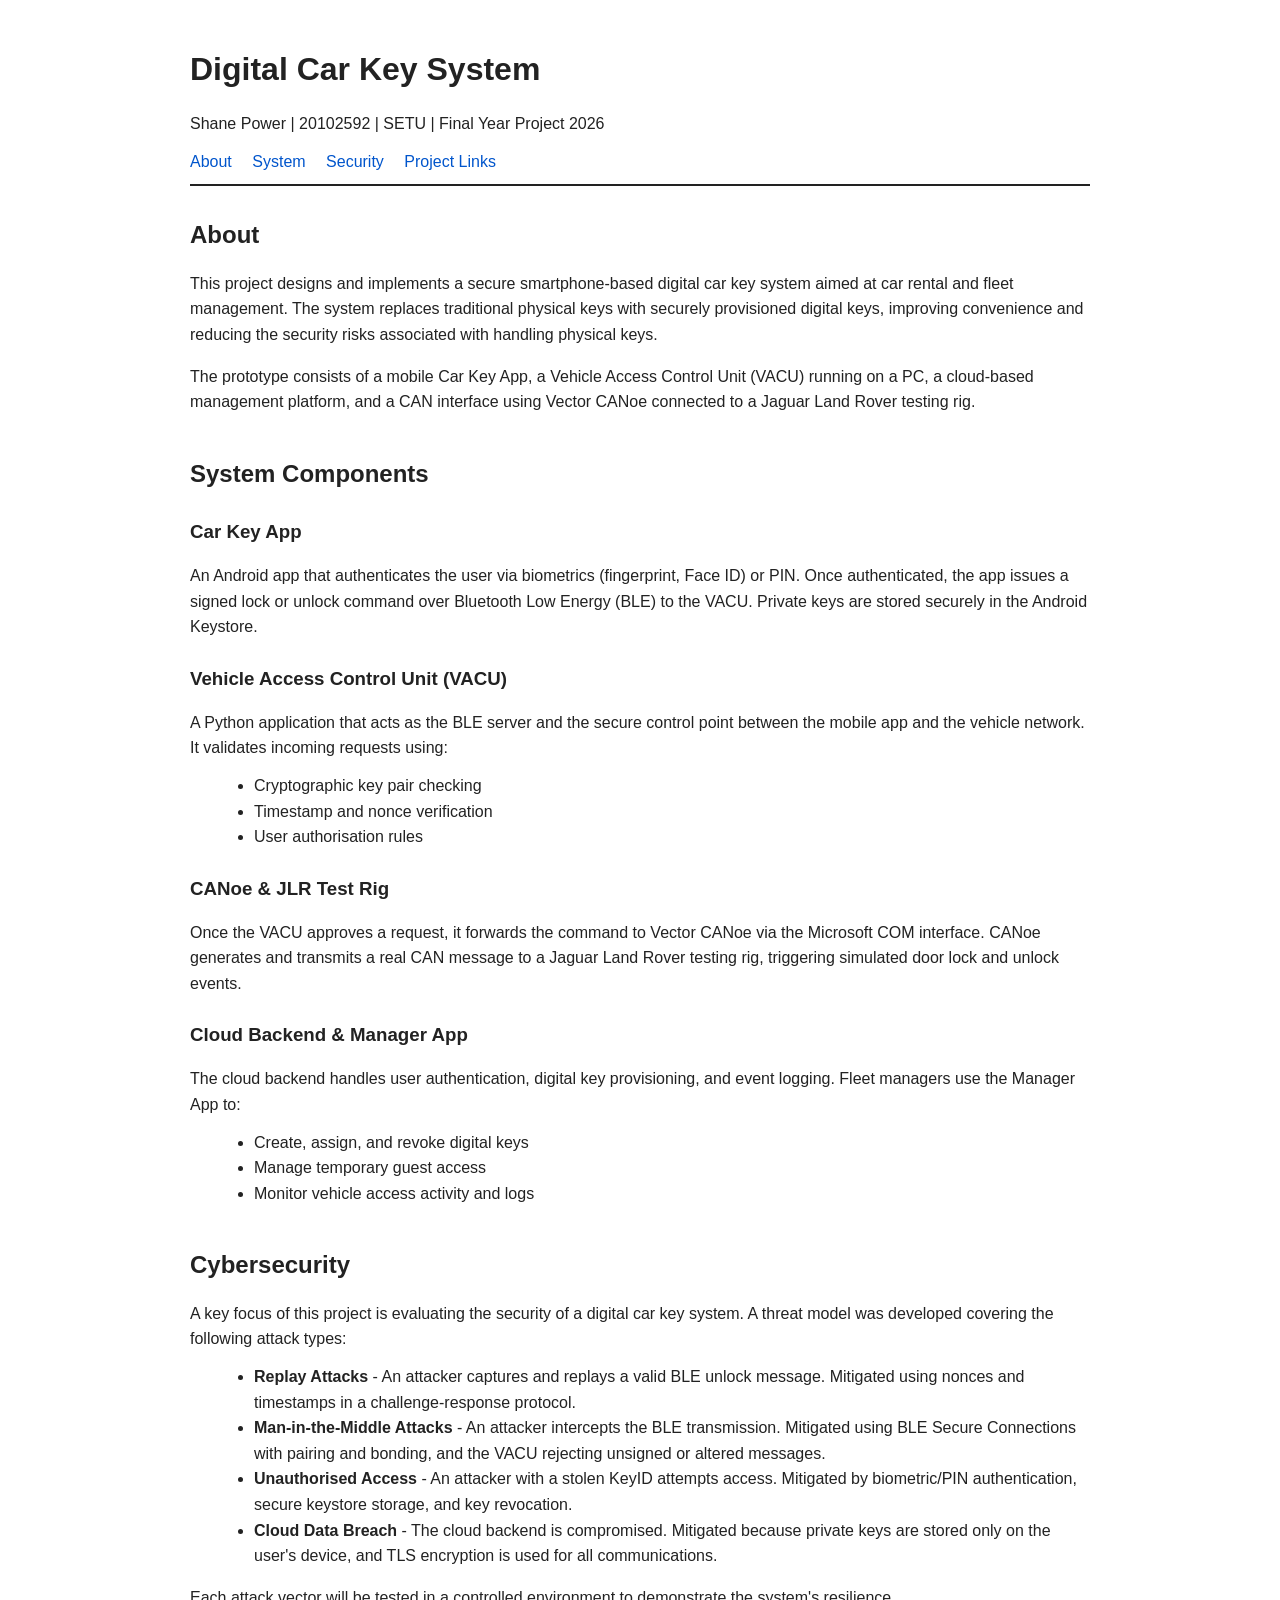
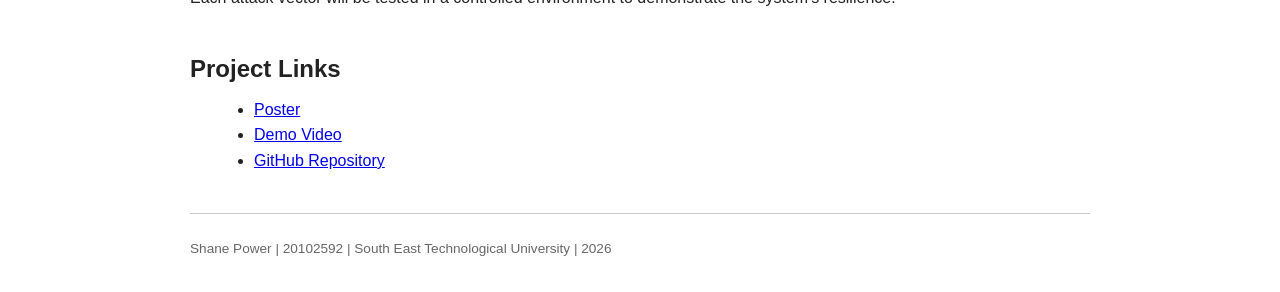
==== index.html @ bf801364 "Update website" ====
<!DOCTYPE html>
<html lang="en">
<head>
    <meta charset="UTF-8">
    <meta name="viewport" content="width=device-width, initial-scale=1.0">
    <title>Digital Car Key System - Shane Power</title>
    <link rel="stylesheet" href="styles.css">
</head>
<body>

    <header>
        <h1>Digital Car Key System</h1>
        <p>Shane Power | 20102592 | SETU | Final Year Project 2026</p>
        <nav>
            <a href="#about">About</a>
            <a href="#system">System</a>
            <a href="#security">Security</a>
            <a href="#links">Project Links</a>
        </nav>
    </header>

    <main>

        <section id="about">
            <h2>About</h2>
            <p>
                This project designs and implements a secure smartphone-based digital car key system aimed at
                car rental and fleet management. The system replaces traditional physical keys with securely
                provisioned digital keys, improving convenience and reducing the security risks associated
                with handling physical keys.
            </p>
            <p>
                The prototype consists of a mobile Car Key App, a Vehicle Access Control Unit (VACU) running
                on a PC, a cloud-based management platform, and a CAN interface using Vector CANoe connected
                to a Jaguar Land Rover testing rig.
            </p>
        </section>

        <section id="system">
            <h2>System Components</h2>

            <h3>Car Key App</h3>
            <p>
                An Android app that authenticates the user via biometrics (fingerprint, Face ID) or PIN.
                Once authenticated, the app issues a signed lock or unlock command over Bluetooth Low Energy
                (BLE) to the VACU. Private keys are stored securely in the Android Keystore.
            </p>

            <h3>Vehicle Access Control Unit (VACU)</h3>
            <p>
                A Python application that acts as the BLE server and the secure control point between the
                mobile app and the vehicle network. It validates incoming requests using:
            </p>
            <ul>
                <li>Cryptographic key pair checking</li>
                <li>Timestamp and nonce verification</li>
                <li>User authorisation rules</li>
            </ul>

            <h3>CANoe &amp; JLR Test Rig</h3>
            <p>
                Once the VACU approves a request, it forwards the command to Vector CANoe via the Microsoft
                COM interface. CANoe generates and transmits a real CAN message to a Jaguar Land Rover
                testing rig, triggering simulated door lock and unlock events.
            </p>

            <h3>Cloud Backend &amp; Manager App</h3>
            <p>
                The cloud backend handles user authentication, digital key provisioning, and event logging.
                Fleet managers use the Manager App to:
            </p>
            <ul>
                <li>Create, assign, and revoke digital keys</li>
                <li>Manage temporary guest access</li>
                <li>Monitor vehicle access activity and logs</li>
            </ul>
        </section>

        <section id="security">
            <h2>Cybersecurity</h2>
            <p>
                A key focus of this project is evaluating the security of a digital car key system. A threat
                model was developed covering the following attack types:
            </p>
            <ul>
                <li><strong>Replay Attacks</strong> - An attacker captures and replays a valid BLE unlock message. Mitigated using nonces and timestamps in a challenge-response protocol.</li>
                <li><strong>Man-in-the-Middle Attacks</strong> - An attacker intercepts the BLE transmission. Mitigated using BLE Secure Connections with pairing and bonding, and the VACU rejecting unsigned or altered messages.</li>
                <li><strong>Unauthorised Access</strong> - An attacker with a stolen KeyID attempts access. Mitigated by biometric/PIN authentication, secure keystore storage, and key revocation.</li>
                <li><strong>Cloud Data Breach</strong> - The cloud backend is compromised. Mitigated because private keys are stored only on the user's device, and TLS encryption is used for all communications.</li>
            </ul>
            <p>Each attack vector will be tested in a controlled environment to demonstrate the system's resilience.</p>
        </section>

        <section id="links">
            <h2>Project Links</h2>
            <ul>
                <li><a href="poster/portrait.png" target="_blank">Poster</a></li>
                <li><a href="#" target="_blank">Demo Video</a></li>
                <li><a href="https://github.com/shanepower22/car-key-app/" target="_blank">GitHub Repository</a></li>
            </ul>
        </section>

    </main>

    <footer>
        <p>Shane Power | 20102592 | South East Technological University | 2026</p>
    </footer>

</body>
</html>
---- styles.css ----
body {
    font-family: Arial, sans-serif;
    max-width: 900px;
    margin: 0 auto;
    padding: 20px;
    line-height: 1.6;
    color: #222;
}

header {
    border-bottom: 2px solid #222;
    margin-bottom: 30px;
    padding-bottom: 10px;
}

nav a {
    margin-right: 16px;
    text-decoration: none;
    color: #0055cc;
}

nav a:hover {
    text-decoration: underline;
}

h1, h2, h3 {
    margin-top: 24px;
    margin-bottom: 8px;
}

p {
    margin-bottom: 12px;
}

ul {
    margin: 8px 0 12px 24px;
}

section {
    margin-bottom: 40px;
}

footer {
    border-top: 1px solid #ccc;
    margin-top: 40px;
    padding-top: 10px;
    font-size: 0.85rem;
    color: #666;
}
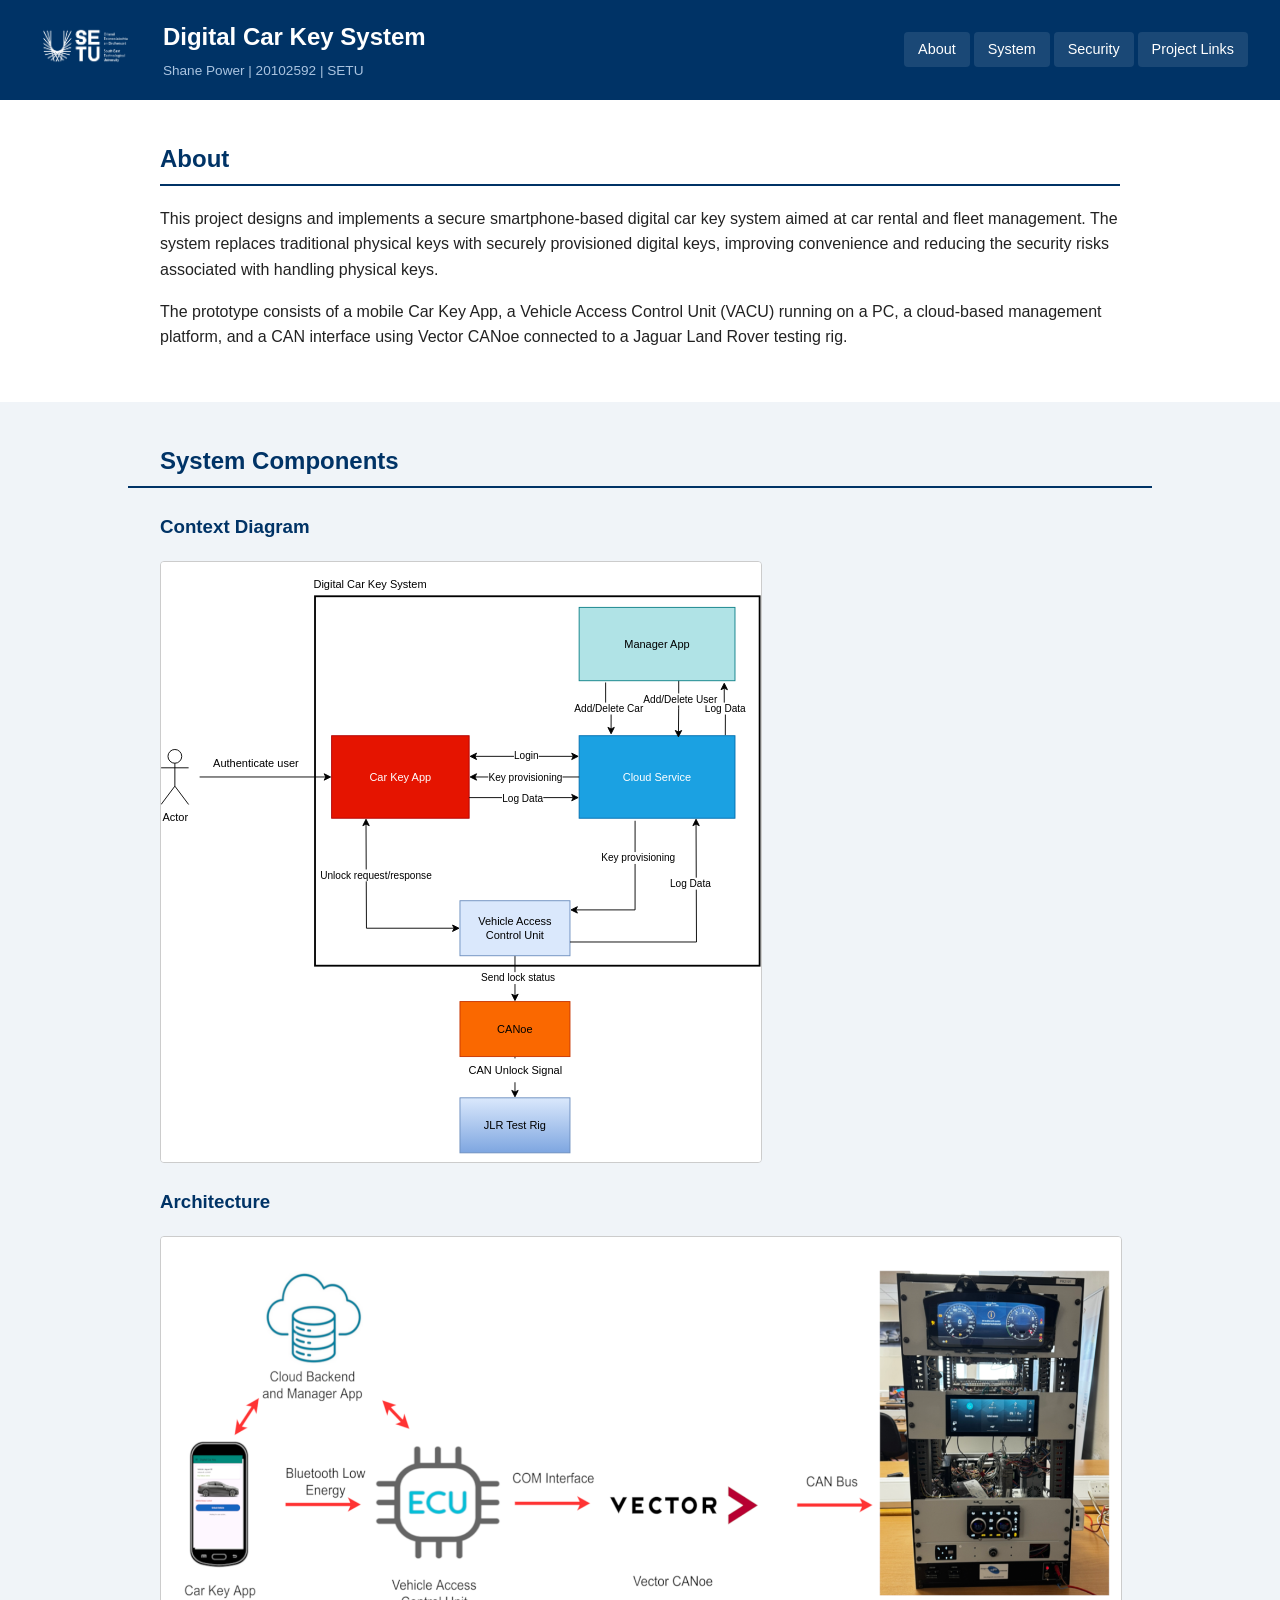
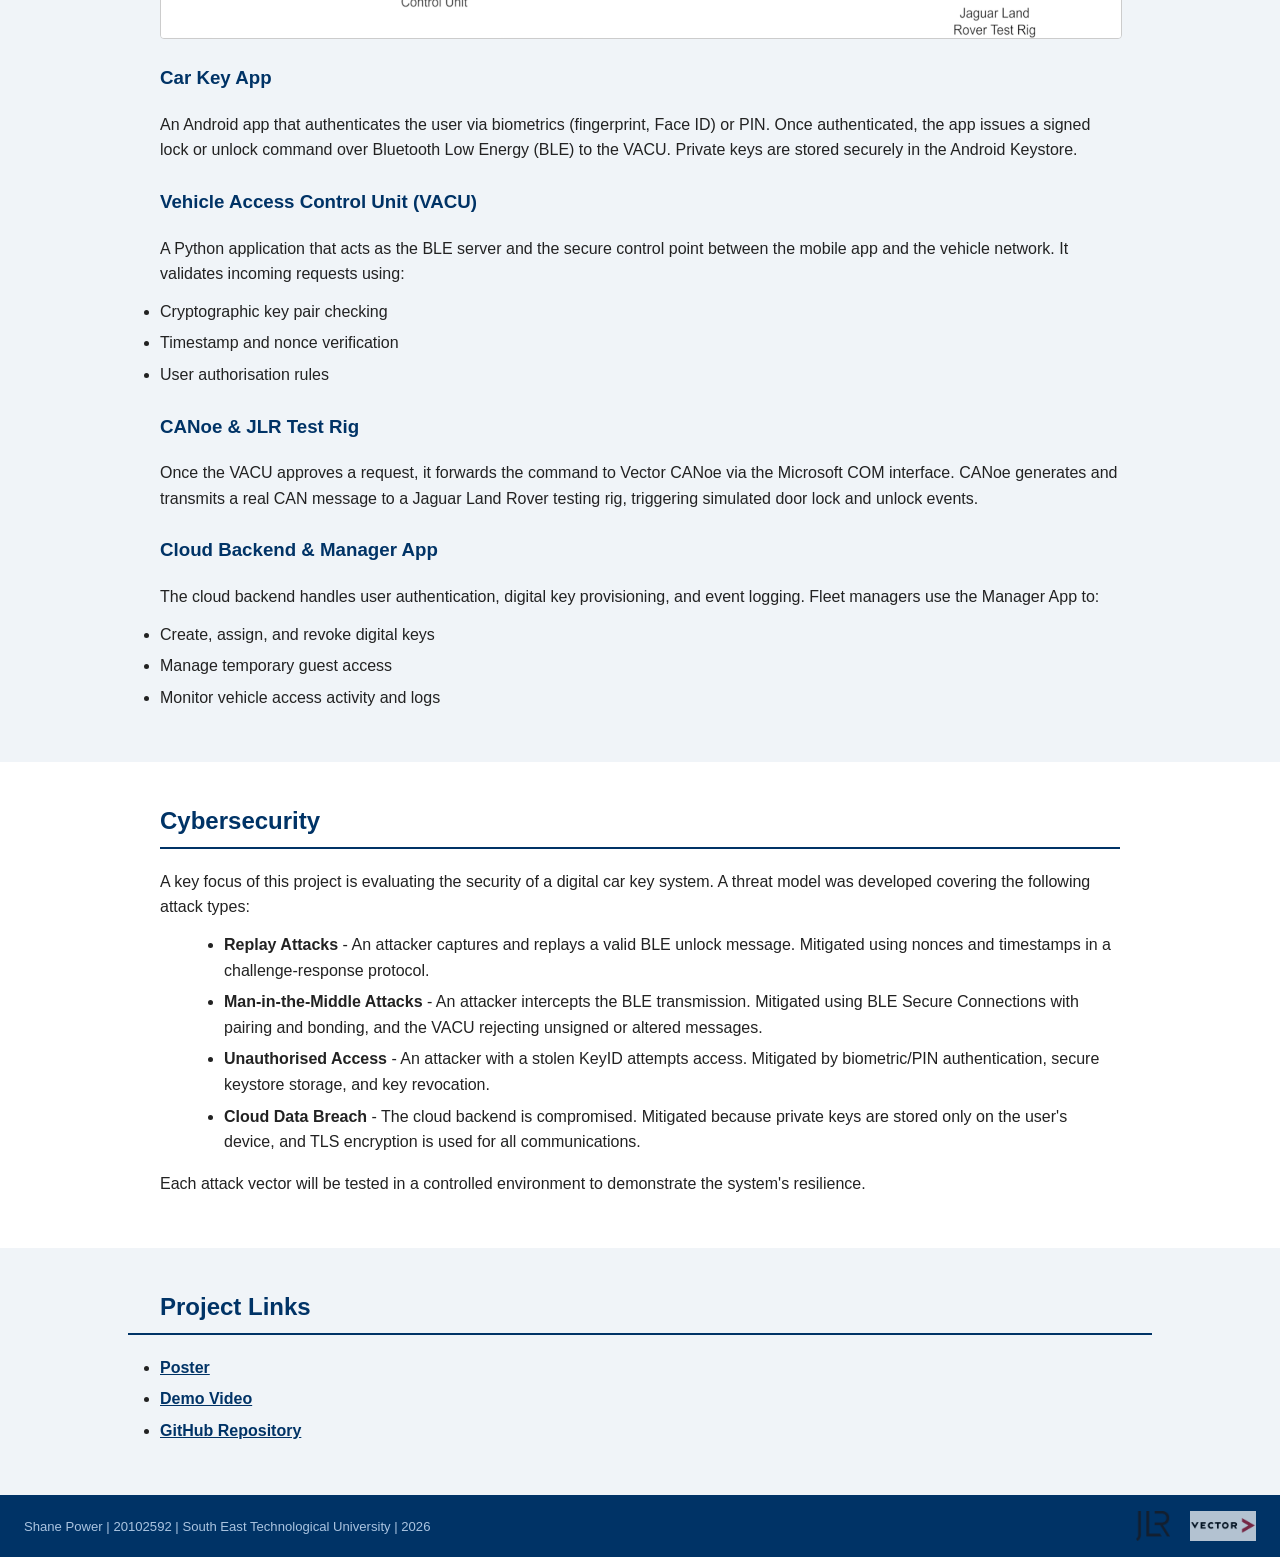
==== commit 8cbdd342: "Update website, poster" ====
--- a/index.html
+++ b/index.html
@@ -9,8 +9,13 @@
 <body>
 
     <header>
-        <h1>Digital Car Key System</h1>
-        <p>Shane Power | 20102592 | SETU | Final Year Project 2026</p>
+        <div class="header-logos">
+            <img src="poster/SETU-logo.png" alt="SETU Logo">
+        </div>
+        <div class="header-text">
+            <h1>Digital Car Key System</h1>
+            <p>Shane Power | 20102592 | SETU</p>
+        </div>
         <nav>
             <a href="#about">About</a>
             <a href="#system">System</a>
@@ -34,10 +39,22 @@
                 on a PC, a cloud-based management platform, and a CAN interface using Vector CANoe connected
                 to a Jaguar Land Rover testing rig.
             </p>
+
+            
         </section>
 
-        <section id="system">
+        <section id="system" class="alt-bg">
             <h2>System Components</h2>
+
+            <h3>Context Diagram</h3>
+            <div class="diagram-container">
+                <img src="poster/context diagram svg.svg" width="600" height="600" alt="System Context Diagram" class="diagram">
+            </div>
+
+            <h3>Architecture</h3>
+            <div class="diagram-container">
+                <img src="poster/architecture.png" alt="System Architecture Diagram" class="diagram">
+            </div>
 
             <h3>Car Key App</h3>
             <p>
@@ -91,7 +108,7 @@
             <p>Each attack vector will be tested in a controlled environment to demonstrate the system's resilience.</p>
         </section>
 
-        <section id="links">
+        <section id="links" class="alt-bg">
             <h2>Project Links</h2>
             <ul>
                 <li><a href="poster/portrait.png" target="_blank">Poster</a></li>
@@ -104,6 +121,10 @@
 
     <footer>
         <p>Shane Power | 20102592 | South East Technological University | 2026</p>
+        <div class="logos">
+                <img src="poster/JLR_logo_2023.svg.png" alt="Jaguar Land Rover">
+                <img src="poster/vectorlogo.png" alt="Vector">
+            </div>
     </footer>
 
 </body>
--- a/styles.css
+++ b/styles.css
@@ -1,31 +1,94 @@
+/* ── Base ─────────────────────────────────────────────── */
 body {
     font-family: Arial, sans-serif;
-    max-width: 900px;
-    margin: 0 auto;
-    padding: 20px;
+    margin: 0;
+    padding: 0;
     line-height: 1.6;
     color: #222;
+    background: #fff;
 }
 
+/* ── Header ──────────────────────────────────────────── */
 header {
-    border-bottom: 2px solid #222;
-    margin-bottom: 30px;
-    padding-bottom: 10px;
+    background: #003366;
+    color: #fff;
+    padding: 16px 32px;
+    display: flex;
+    align-items: center;
+    gap: 24px;
+    flex-wrap: wrap;
+}
+
+.header-logos img {
+    height: 60px;
+    filter: brightness(0) invert(1);
+}
+
+.header-text {
+    flex: 1;
+}
+
+.header-text h1 {
+    margin: 0 0 4px 0;
+    font-size: 1.5rem;
+}
+
+.header-text p {
+    margin: 0;
+    font-size: 0.85rem;
+    color: #aac4e0;
+}
+
+nav {
+    display: flex;
+    gap: 4px;
+    flex-wrap: wrap;
 }
 
 nav a {
-    margin-right: 16px;
+    color: #fff;
     text-decoration: none;
-    color: #0055cc;
+    padding: 6px 14px;
+    border-radius: 4px;
+    font-size: 0.9rem;
+    background: rgba(255,255,255,0.1);
 }
 
 nav a:hover {
-    text-decoration: underline;
+    background: rgba(255,255,255,0.25);
 }
 
-h1, h2, h3 {
+/* ── Sections ─────────────────────────────────────────── */
+main section {
+    max-width: 960px;
+    margin: 0 auto;
+    padding: 40px 32px;
+}
+
+.alt-bg {
+    background: #f0f4f8;
+    max-width: 100% !important;
+    padding: 40px 0;
+}
+
+.alt-bg > * {
+    max-width: 960px;
+    margin-left: auto;
+    margin-right: auto;
+    padding-left: 32px;
+    padding-right: 32px;
+}
+
+h2 {
+    color: #003366;
+    border-bottom: 2px solid #003366;
+    padding-bottom: 6px;
+    margin-top: 0;
+}
+
+h3 {
+    color: #003366;
     margin-top: 24px;
-    margin-bottom: 8px;
 }
 
 p {
@@ -36,14 +99,66 @@
     margin: 8px 0 12px 24px;
 }
 
-section {
-    margin-bottom: 40px;
+li {
+    margin-bottom: 6px;
 }
 
+/* ── Diagrams ─────────────────────────────────────────── */
+.diagram {
+    display: block;
+    max-width: 100%;
+    margin: 16px 0 24px 0;
+    border: 1px solid #ccc;
+    border-radius: 4px;
+}
+
+/* ── Partner Logos ───────────────────────────────────── */
+.partner-logos {
+    display: flex;
+    align-items: center;
+    gap: 32px;
+    margin-top: 24px;
+    flex-wrap: wrap;
+}
+
+.partner-logos img {
+    height: 40px;
+    object-fit: contain;
+}
+
+/* ── Links Section ───────────────────────────────────── */
+#links a {
+    color: #003366;
+    font-weight: bold;
+}
+
+#links a:hover {
+    color: #0055aa;
+}
+
+/* ── Footer ──────────────────────────────────────────── */
 footer {
-    border-top: 1px solid #ccc;
-    margin-top: 40px;
-    padding-top: 10px;
-    font-size: 0.85rem;
-    color: #666;
+    background: #003366;
+    color: #aac4e0;
+    padding: 16px 24px;
+    font-size: 0.82rem;
+    display: flex;
+    align-items: center;
+    justify-content: space-between;
 }
+
+footer p {
+    margin: 0;
+}
+
+footer .logos {
+    display: flex;
+    align-items: center;
+    gap: 20px;
+}
+
+footer .logos img {
+    height: 30px;
+    object-fit: contain;
+    opacity: 0.7;
+}
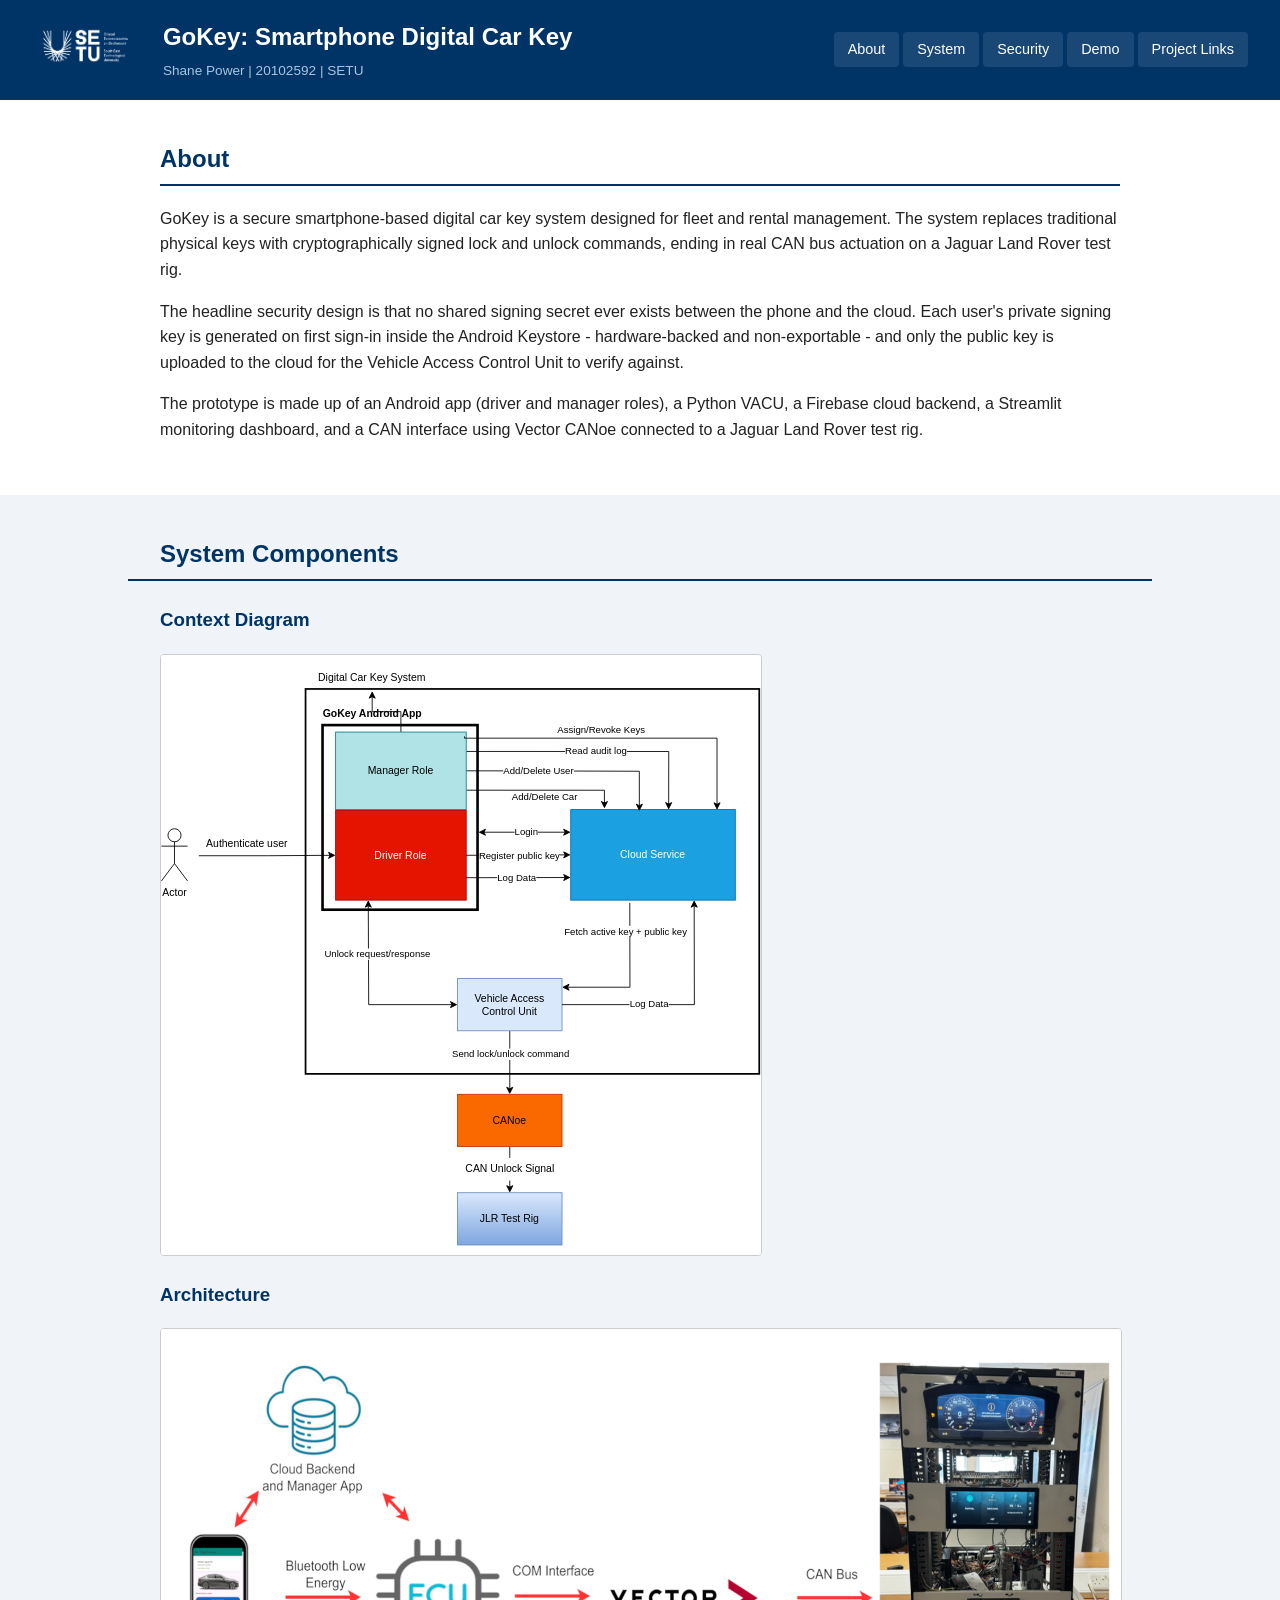
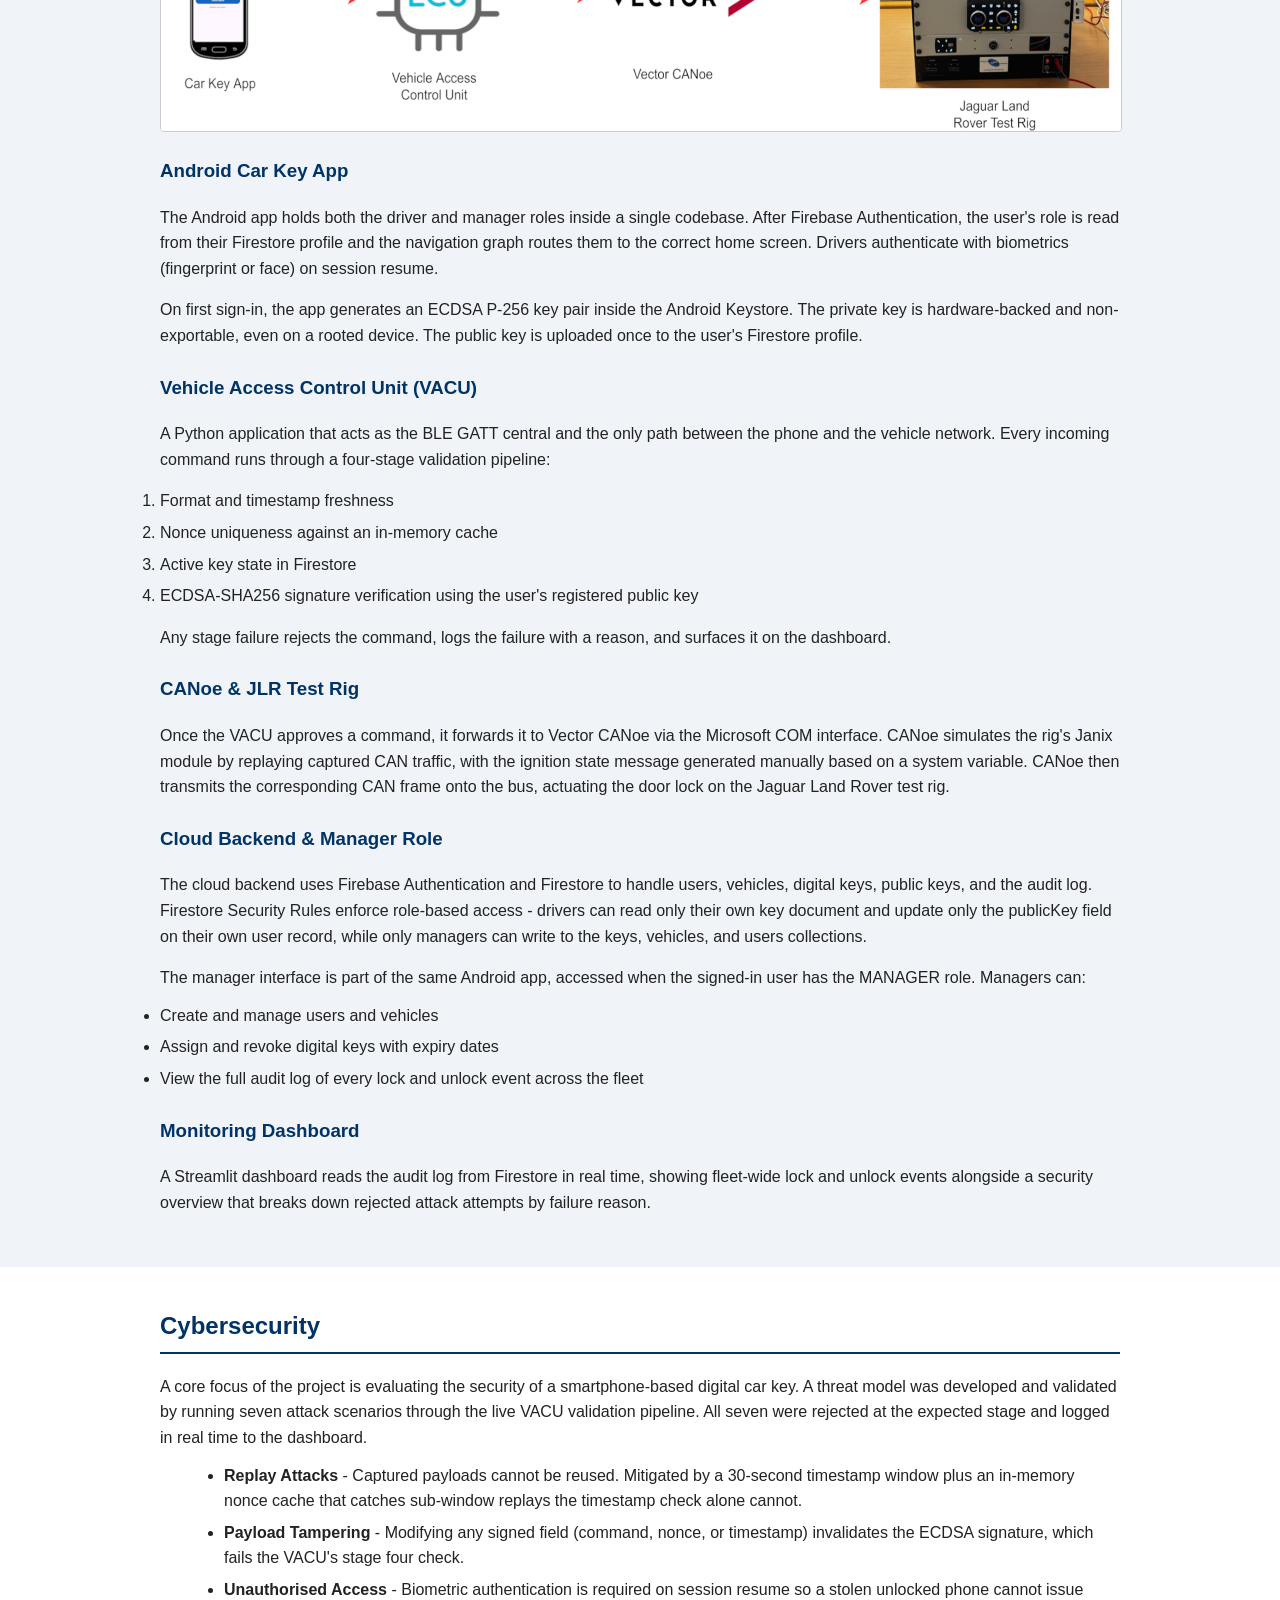
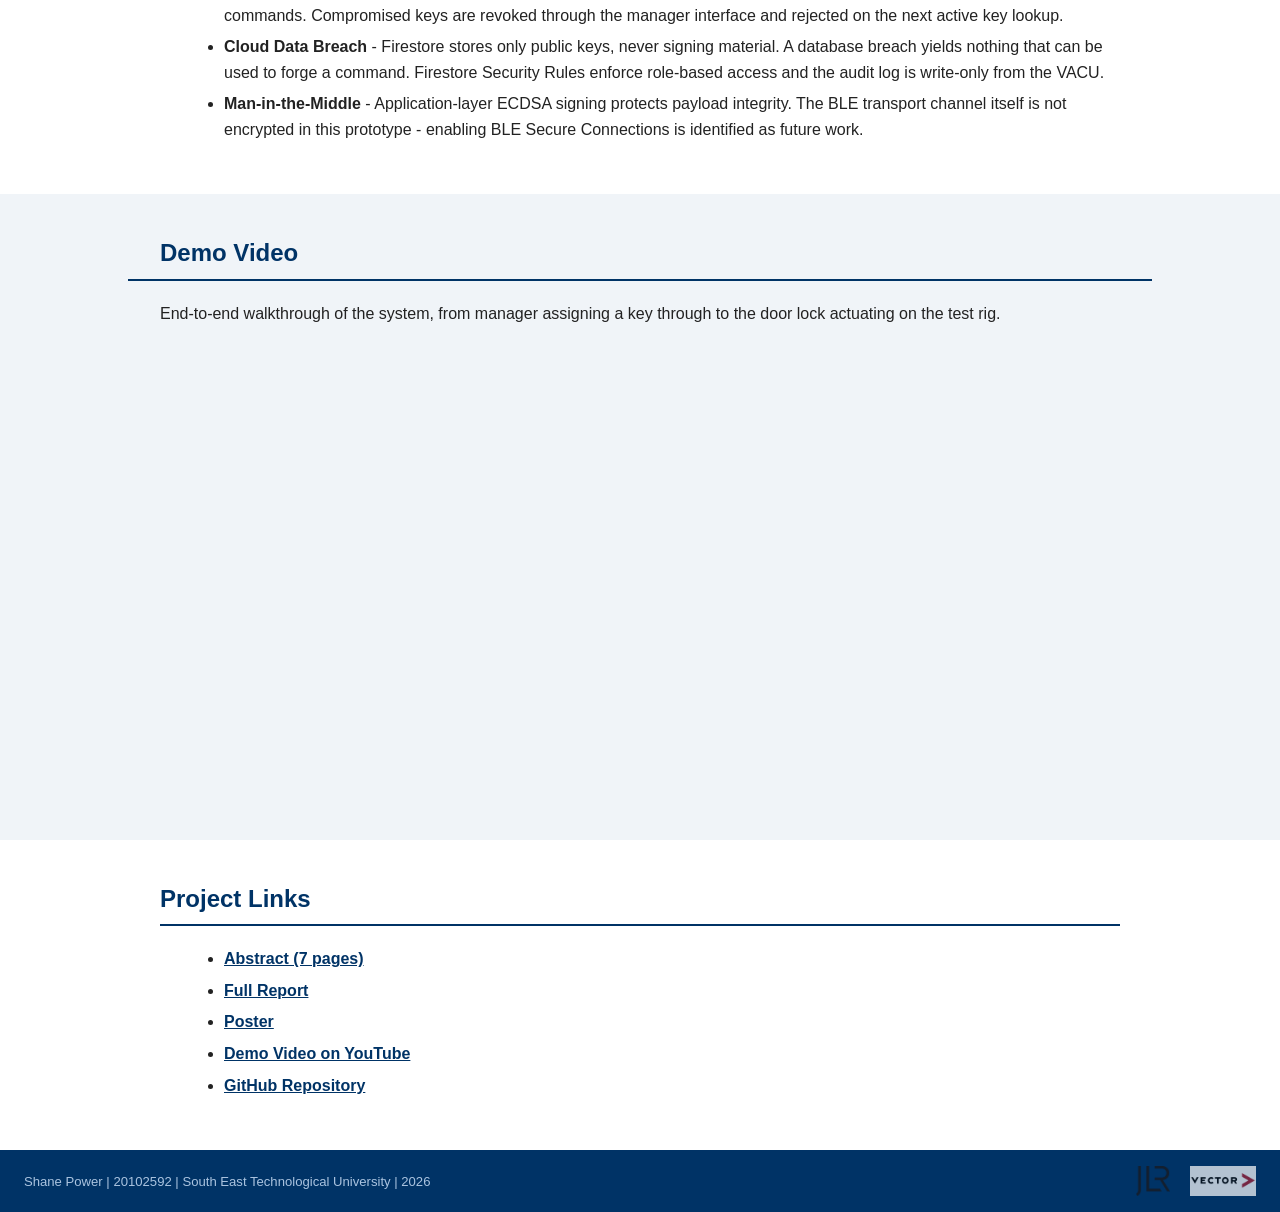
==== commit 3a43e1aa: "Update website" ====
--- a/index.html
+++ b/index.html
@@ -3,7 +3,7 @@
 <head>
     <meta charset="UTF-8">
     <meta name="viewport" content="width=device-width, initial-scale=1.0">
-    <title>Digital Car Key System - Shane Power</title>
+    <title>GoKey - Smartphone Digital Car Key | Shane Power</title>
     <link rel="stylesheet" href="styles.css">
 </head>
 <body>
@@ -13,13 +13,14 @@
             <img src="poster/SETU-logo.png" alt="SETU Logo">
         </div>
         <div class="header-text">
-            <h1>Digital Car Key System</h1>
+            <h1>GoKey: Smartphone Digital Car Key</h1>
             <p>Shane Power | 20102592 | SETU</p>
         </div>
         <nav>
             <a href="#about">About</a>
             <a href="#system">System</a>
             <a href="#security">Security</a>
+            <a href="#video">Demo</a>
             <a href="#links">Project Links</a>
         </nav>
     </header>
@@ -29,18 +30,21 @@
         <section id="about">
             <h2>About</h2>
             <p>
-                This project designs and implements a secure smartphone-based digital car key system aimed at
-                car rental and fleet management. The system replaces traditional physical keys with securely
-                provisioned digital keys, improving convenience and reducing the security risks associated
-                with handling physical keys.
+                GoKey is a secure smartphone-based digital car key system designed for fleet and rental
+                management. The system replaces traditional physical keys with cryptographically signed
+                lock and unlock commands, ending in real CAN bus actuation on a Jaguar Land Rover test rig.
             </p>
             <p>
-                The prototype consists of a mobile Car Key App, a Vehicle Access Control Unit (VACU) running
-                on a PC, a cloud-based management platform, and a CAN interface using Vector CANoe connected
-                to a Jaguar Land Rover testing rig.
+                The headline security design is that no shared signing secret ever exists between the phone
+                and the cloud. Each user's private signing key is generated on first sign-in inside the
+                Android Keystore - hardware-backed and non-exportable - and only the public key is uploaded
+                to the cloud for the Vehicle Access Control Unit to verify against.
             </p>
-
-            
+            <p>
+                The prototype is made up of an Android app (driver and manager roles), a Python VACU, a
+                Firebase cloud backend, a Streamlit monitoring dashboard, and a CAN interface using Vector
+                CANoe connected to a Jaguar Land Rover test rig.
+            </p>
         </section>
 
         <section id="system" class="alt-bg">
@@ -48,7 +52,7 @@
 
             <h3>Context Diagram</h3>
             <div class="diagram-container">
-                <img src="poster/context diagram svg.svg" width="600" height="600" alt="System Context Diagram" class="diagram">
+                <img src="poster/system context diagram.svg" width="600" height="600" alt="System Context Diagram" class="diagram">
             </div>
 
             <h3>Architecture</h3>
@@ -56,63 +60,103 @@
                 <img src="poster/architecture.png" alt="System Architecture Diagram" class="diagram">
             </div>
 
-            <h3>Car Key App</h3>
+            <h3>Android Car Key App</h3>
             <p>
-                An Android app that authenticates the user via biometrics (fingerprint, Face ID) or PIN.
-                Once authenticated, the app issues a signed lock or unlock command over Bluetooth Low Energy
-                (BLE) to the VACU. Private keys are stored securely in the Android Keystore.
+                The Android app holds both the driver and manager roles inside a single codebase. After
+                Firebase Authentication, the user's role is read from their Firestore profile and the
+                navigation graph routes them to the correct home screen. Drivers authenticate with biometrics
+                (fingerprint or face) on session resume.
+            </p>
+            <p>
+                On first sign-in, the app generates an ECDSA P-256 key pair inside the Android Keystore.
+                The private key is hardware-backed and non-exportable, even on a rooted device. The public
+                key is uploaded once to the user's Firestore profile.
             </p>
 
             <h3>Vehicle Access Control Unit (VACU)</h3>
             <p>
-                A Python application that acts as the BLE server and the secure control point between the
-                mobile app and the vehicle network. It validates incoming requests using:
+                A Python application that acts as the BLE GATT central and the only path between the phone
+                and the vehicle network. Every incoming command runs through a four-stage validation pipeline:
             </p>
-            <ul>
-                <li>Cryptographic key pair checking</li>
-                <li>Timestamp and nonce verification</li>
-                <li>User authorisation rules</li>
-            </ul>
+            <ol>
+                <li>Format and timestamp freshness</li>
+                <li>Nonce uniqueness against an in-memory cache</li>
+                <li>Active key state in Firestore</li>
+                <li>ECDSA-SHA256 signature verification using the user's registered public key</li>
+            </ol>
+            <p>
+                Any stage failure rejects the command, logs the failure with a reason, and surfaces it on
+                the dashboard.
+            </p>
 
             <h3>CANoe &amp; JLR Test Rig</h3>
             <p>
-                Once the VACU approves a request, it forwards the command to Vector CANoe via the Microsoft
-                COM interface. CANoe generates and transmits a real CAN message to a Jaguar Land Rover
-                testing rig, triggering simulated door lock and unlock events.
+                Once the VACU approves a command, it forwards it to Vector CANoe via the Microsoft COM
+                interface. CANoe simulates the rig's Janix module by replaying captured CAN traffic, with
+                the ignition state message generated manually based on a system variable. CANoe then
+                transmits the corresponding CAN frame onto the bus, actuating the door lock on the Jaguar
+                Land Rover test rig.
             </p>
 
-            <h3>Cloud Backend &amp; Manager App</h3>
+            <h3>Cloud Backend &amp; Manager Role</h3>
             <p>
-                The cloud backend handles user authentication, digital key provisioning, and event logging.
-                Fleet managers use the Manager App to:
+                The cloud backend uses Firebase Authentication and Firestore to handle users, vehicles,
+                digital keys, public keys, and the audit log. Firestore Security Rules enforce role-based
+                access - drivers can read only their own key document and update only the publicKey field
+                on their own user record, while only managers can write to the keys, vehicles, and users
+                collections.
+            </p>
+            <p>
+                The manager interface is part of the same Android app, accessed when the signed-in user has
+                the MANAGER role. Managers can:
             </p>
             <ul>
-                <li>Create, assign, and revoke digital keys</li>
-                <li>Manage temporary guest access</li>
-                <li>Monitor vehicle access activity and logs</li>
+                <li>Create and manage users and vehicles</li>
+                <li>Assign and revoke digital keys with expiry dates</li>
+                <li>View the full audit log of every lock and unlock event across the fleet</li>
             </ul>
+
+            <h3>Monitoring Dashboard</h3>
+            <p>
+                A Streamlit dashboard reads the audit log from Firestore in real time, showing fleet-wide
+                lock and unlock events alongside a security overview that breaks down rejected attack
+                attempts by failure reason.
+            </p>
         </section>
 
         <section id="security">
             <h2>Cybersecurity</h2>
             <p>
-                A key focus of this project is evaluating the security of a digital car key system. A threat
-                model was developed covering the following attack types:
+                A core focus of the project is evaluating the security of a smartphone-based digital car
+                key. A threat model was developed and validated by running seven attack scenarios through
+                the live VACU validation pipeline. All seven were rejected at the expected stage and logged
+                in real time to the dashboard.
             </p>
             <ul>
-                <li><strong>Replay Attacks</strong> - An attacker captures and replays a valid BLE unlock message. Mitigated using nonces and timestamps in a challenge-response protocol.</li>
-                <li><strong>Man-in-the-Middle Attacks</strong> - An attacker intercepts the BLE transmission. Mitigated using BLE Secure Connections with pairing and bonding, and the VACU rejecting unsigned or altered messages.</li>
-                <li><strong>Unauthorised Access</strong> - An attacker with a stolen KeyID attempts access. Mitigated by biometric/PIN authentication, secure keystore storage, and key revocation.</li>
-                <li><strong>Cloud Data Breach</strong> - The cloud backend is compromised. Mitigated because private keys are stored only on the user's device, and TLS encryption is used for all communications.</li>
+                <li><strong>Replay Attacks</strong> - Captured payloads cannot be reused. Mitigated by a 30-second timestamp window plus an in-memory nonce cache that catches sub-window replays the timestamp check alone cannot.</li>
+                <li><strong>Payload Tampering</strong> - Modifying any signed field (command, nonce, or timestamp) invalidates the ECDSA signature, which fails the VACU's stage four check.</li>
+                <li><strong>Unauthorised Access</strong> - Biometric authentication is required on session resume so a stolen unlocked phone cannot issue commands. Compromised keys are revoked through the manager interface and rejected on the next active key lookup.</li>
+                <li><strong>Cloud Data Breach</strong> - Firestore stores only public keys, never signing material. A database breach yields nothing that can be used to forge a command. Firestore Security Rules enforce role-based access and the audit log is write-only from the VACU.</li>
+                <li><strong>Man-in-the-Middle</strong> - Application-layer ECDSA signing protects payload integrity. The BLE transport channel itself is not encrypted in this prototype - enabling BLE Secure Connections is identified as future work.</li>
             </ul>
-            <p>Each attack vector will be tested in a controlled environment to demonstrate the system's resilience.</p>
         </section>
 
-        <section id="links" class="alt-bg">
+        <section id="video" class="alt-bg">
+            <h2>Demo Video</h2>
+            <p>End-to-end walkthrough of the system, from manager assigning a key through to the door lock actuating on the test rig.</p>
+
+               <div class="video-container">
+<iframe src="https://www.youtube.com/embed/Fst6Dg-Wids" title="GoKey Demo" frameborder="0" allow="accelerometer; autoplay; clipboard-write; encrypted-media; gyroscope; picture-in-picture; web-share" allowfullscreen></iframe>
+            </div>
+        </section>
+
+        <section id="links">
             <h2>Project Links</h2>
             <ul>
+                <li><a href="docs/Abstract.pdf" target="_blank"> Abstract (7 pages)</a></li>
+                <li><a href="docs/FYP Report 2.pdf" target="_blank">Full Report</a></li>
                 <li><a href="poster/portrait.png" target="_blank">Poster</a></li>
-                <li><a href="#" target="_blank">Demo Video</a></li>
+                <li><a href="https://youtu.be/Fst6Dg-Wids" target="_blank">Demo Video on YouTube</a></li>
                 <li><a href="https://github.com/shanepower22/car-key-app/" target="_blank">GitHub Repository</a></li>
             </ul>
         </section>
--- a/styles.css
+++ b/styles.css
@@ -77,6 +77,20 @@
     margin-right: auto;
     padding-left: 32px;
     padding-right: 32px;
+}
+
+.video-container {
+    position: relative;
+    max-width: 800px;
+    margin: 16px auto 0;
+    aspect-ratio: 16 / 9;
+}
+
+.video-container iframe {
+    width: 100%;
+    height: 100%;
+    border: 0;
+    border-radius: 4px;
 }
 
 h2 {
